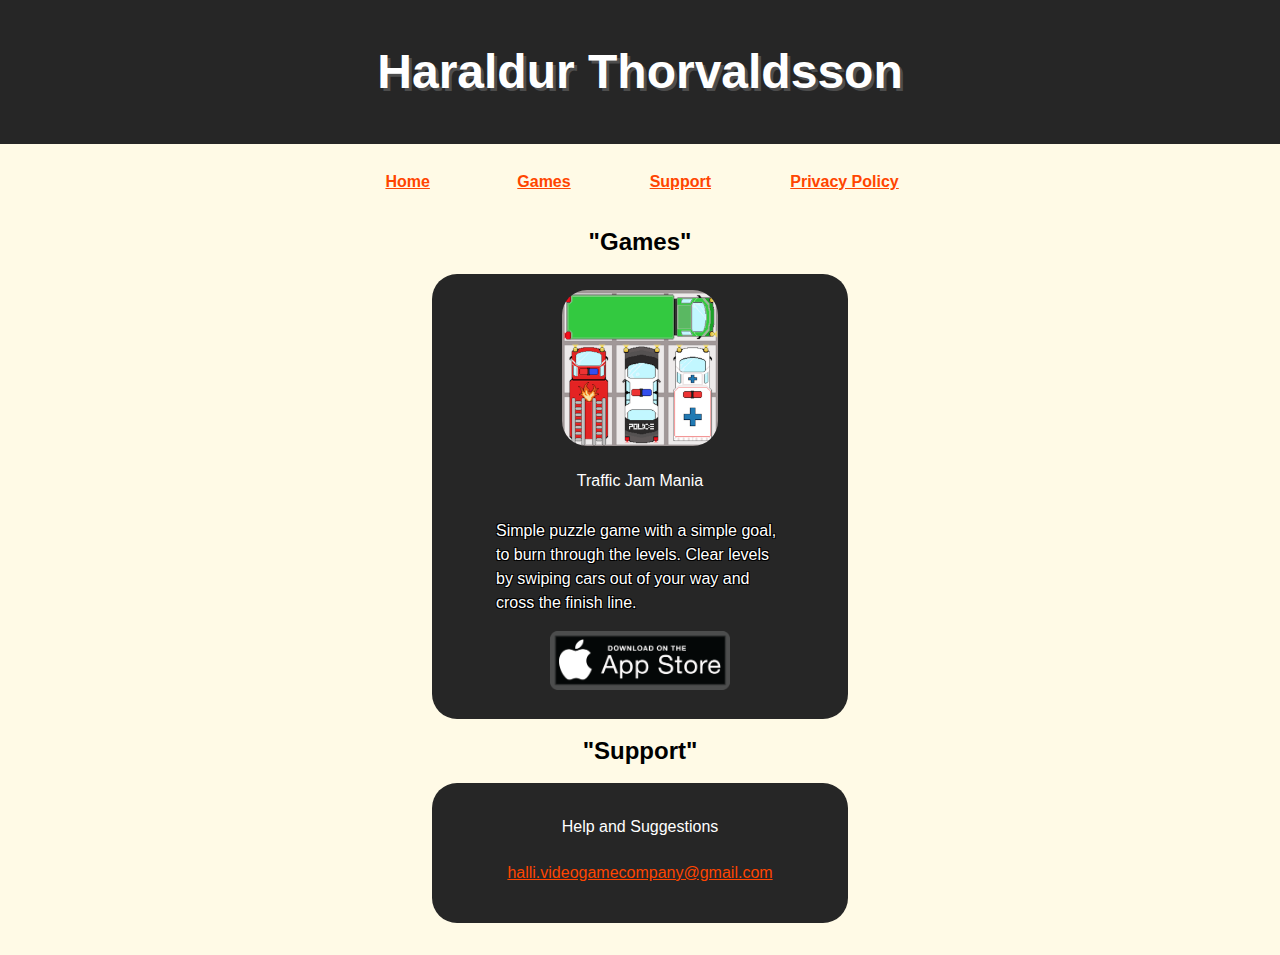
==== index.html @ dbf05963 "Update index.html" ====
<!doctype html>
<html>
    <head>
        <meta charset="utf-8">
        <meta name="viewport" content="width=device-width, initial-scale=1">
        <title>Haraldur Thorvaldsson</title>
        <link rel="stylesheet" type="text/css" href="main.css">
    </head> 
    <body>
    <header>
        <div class="name-box">
        <h1 class="name">Haraldur Thorvaldsson</h1>
        </div>
        <input class="menuInput" type="checkbox" id="toggle">
        	<label for="toggle" class="menuLabel">&#x2630;</label>
        <nav class="nav-columns">
            <ul>
                <li><a class="valmynd" href="#">Home</a></li>
                <li><a class="valmynd" href="index.html#games">Games</a></li>
                <li><a class="valmynd" href="index.html#support">Support</a></li>
                <li><a class="valmynd" href="privacy-policy.html">Privacy Policy</a></li>
            </ul>
        </nav>
    </header>
    <main>
        <div id="games" class="game-section">
            <h2>"Games"</h2>
            <div class="section">
                <img class="game-icon" src="Images/AppIcon.png" alt="Traffic Jam Mania icon">
                <p class="game-title">Traffic Jam Mania</p>
                <p class="game-description">Simple puzzle game with a simple goal, to burn through the levels. Clear levels by swiping cars out of your way and cross the finish line.</p>
                <a href="" target="_blank"><img class="game-download" src="Images/Download-App-Store.png" alt="Download on the App Store"></a>
            </div>
        </div>

        <div id="support" class="Support">
            <h2>"Support"</h2>
            <div class="section">
                <p>Help and Suggestions<p>
                <a href="mailto:halli.videogamecompany@gmail.com">halli.videogamecompany@gmail.com</a>
            </div>
        </div>
    </main>
    </body>
</html>
---- main.css ----
body {
	font-family: arial;
	background-color: #fffae6;
	text-align: center;
    margin: 0;
    padding-bottom: 2em;

    line-height: 1.5em;
}

/* Mini nav bar*/
.menuInput {
	display: none;
}
ul {
	list-style: none;
	padding: 0;
	margin: auto;
}
.menuLabel {
	position: fixed;
    bottom: 0;
    left: 0;
    width: 100%;
    padding: 0.6em 0;

    background-color: #262626;
    color: #fffae6;
    font-size: 24px;
    text-align: center;
    
    cursor: pointer;
    z-index: 999;
    transition: all .75s ease;
}
.nav-columns {
    display: block;
	background-color:#fffae6;

    position: fixed;
    bottom: -10em;
    
    width: 100%;
    
    z-index: 980;
    
    padding: 0;
    margin: 0;
    
    list-style: none;
    font-weight: bold;

    transition: all .75s ease;
}
.menuInput:checked ~ .nav-columns {
	bottom: 3.5em;
}
li {
	border: 5px solid black;
	border-width: 5px 0 0 0;
}
li a {
    text-decoration: none;
}
a {
	color: orangered;
	display: block;
	padding: 6px 12px;
}
a:hover {
	color: #ff7b29;
}

/* Name Box */
.name-box {
    width: 100%;
    padding: 1em 0;
    background: #262626;
}
.name {
    margin: 0 auto;

	font-size: 24px;
    text-align: center;
    overflow: hidden;
    white-space: nowrap;

    color: white; 
    text-shadow: 3px 3px #4d4d4d;

	animation: typing 5s steps(60, end) infinite alternate;
}
@keyframes typing {
	from{ width: 0; }
	to{ width: 100%; }
}

/* Sections */
.section {
    padding: 1em 0;
    margin: auto;
    width: 75%;
    
    background-color: #262626;
    color: white;
    padding: 1em;
    border-radius: 25px;
}

.privacy-policy {
    text-align: left;
    width: 85%;
    margin: auto;
}

.privacy-policy a {
    display: inline-block;
    padding: 0;
}

.section-title {
    font-weight: bold;
}

/* Game section*/
.game-icon {
    width: 128px;
    border-radius: 25px;
}
.game-description {
    margin: auto;
    width: 85%;
    padding: 10px;

    text-align: left;
    text-shadow:
        1px 1px 0 black,
        -1px -1px 0 black,  
        1px -1px 0 black,
        -1px 1px 0 black
}
.game-download {
    width: 85%;
}

@media (min-width: 500px) {
    .game-download {
        width: 75%;
    }
}

@media (min-width: 600px) {
    .name-box {
        padding: 1.5em 0;
    }
    .name {
	    font-size: 32px;
    }

    .menuLabel {
        display: none;
    }
    .nav-columns {
        position: initial;
        bottom: initial;
    }
    ul {
        width: 75%;
        margin: 10px auto;

        display: grid;
        grid-template-columns: 1fr 1fr 1fr 1.5fr;
        grid-column-gap: 5px;
    }
    li {
        padding: 10px 0;

        background-color: none;
        border: none;
    }
    li a {
        text-decoration: underline;
    }

    .section {
        width: 65%;
    }

    .game-icon {
        width: 156px;
        border-radius: 25px;
    }
    .game-download {
        width: 60%;
    }
}


@media (min-width: 850px) {
    .name {
        line-height: 2em;
	    font-size: 42px;
    }

    ul {
        width: 65%;
        grid-column-gap: 25px;
    }

    .section {
        width: 50%;
    }

    .game-description {
        margin: auto;
        width: 75%;
    }
    .game-download {
        width: 50%;
    }
}

@media (min-width: 1100px) {
    .name {
	    font-size: 48px;
    	animation: typing 8s steps(100, end) infinite alternate;
    }

    ul {
        width: 45%;
        grid-column-gap: 25px;
    }

    .section {
        width: 30%;
    }
}
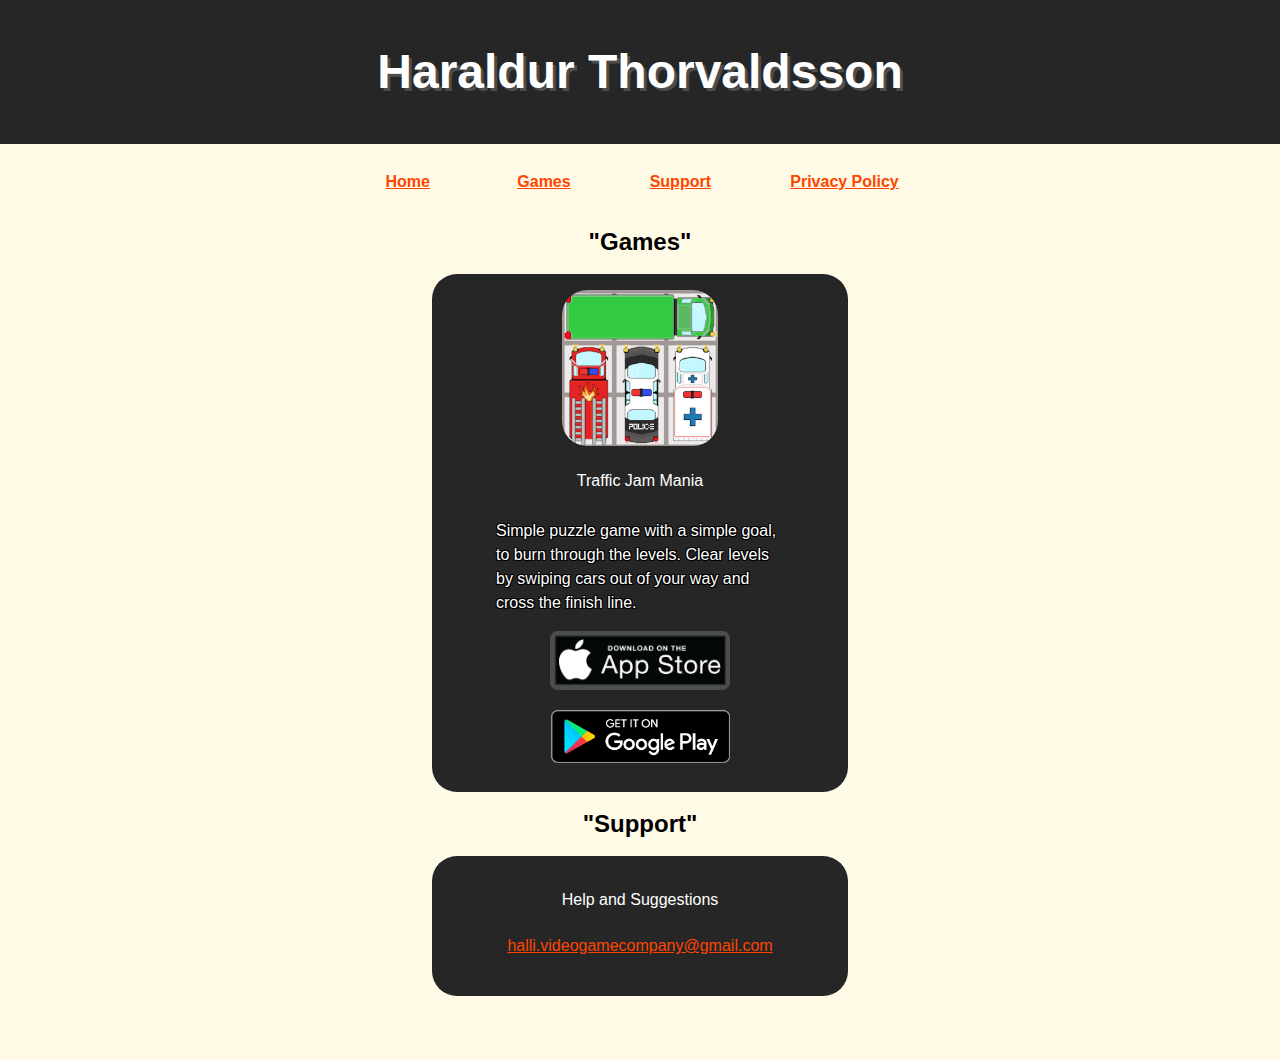
==== commit 783d198f: "Added link to app store, created placement for play store" ====
--- a/index.html
+++ b/index.html
@@ -29,7 +29,10 @@
                 <img class="game-icon" src="Images/AppIcon.png" alt="Traffic Jam Mania icon">
                 <p class="game-title">Traffic Jam Mania</p>
                 <p class="game-description">Simple puzzle game with a simple goal, to burn through the levels. Clear levels by swiping cars out of your way and cross the finish line.</p>
-                <a href="" target="_blank"><img class="game-download" src="Images/Download-App-Store.png" alt="Download on the App Store"></a>
+                <div>
+                    <a href="https://apps.apple.com/app/id1504303172" target="_blank"><img class="game-download" src="Images/Download-App-Store.png" alt="Download on App Store"></a>
+                    <a href="" target="_blank"><img class="game-download" src="Images/Download-Play-Store.png" alt="Download on Play Store"></a>
+                </div>
             </div>
         </div>
 
--- a/main.css
+++ b/main.css
@@ -3,7 +3,7 @@
 	background-color: #fffae6;
 	text-align: center;
     margin: 0;
-    padding-bottom: 2em;
+    padding-bottom: 4em;
 
     line-height: 1.5em;
 }
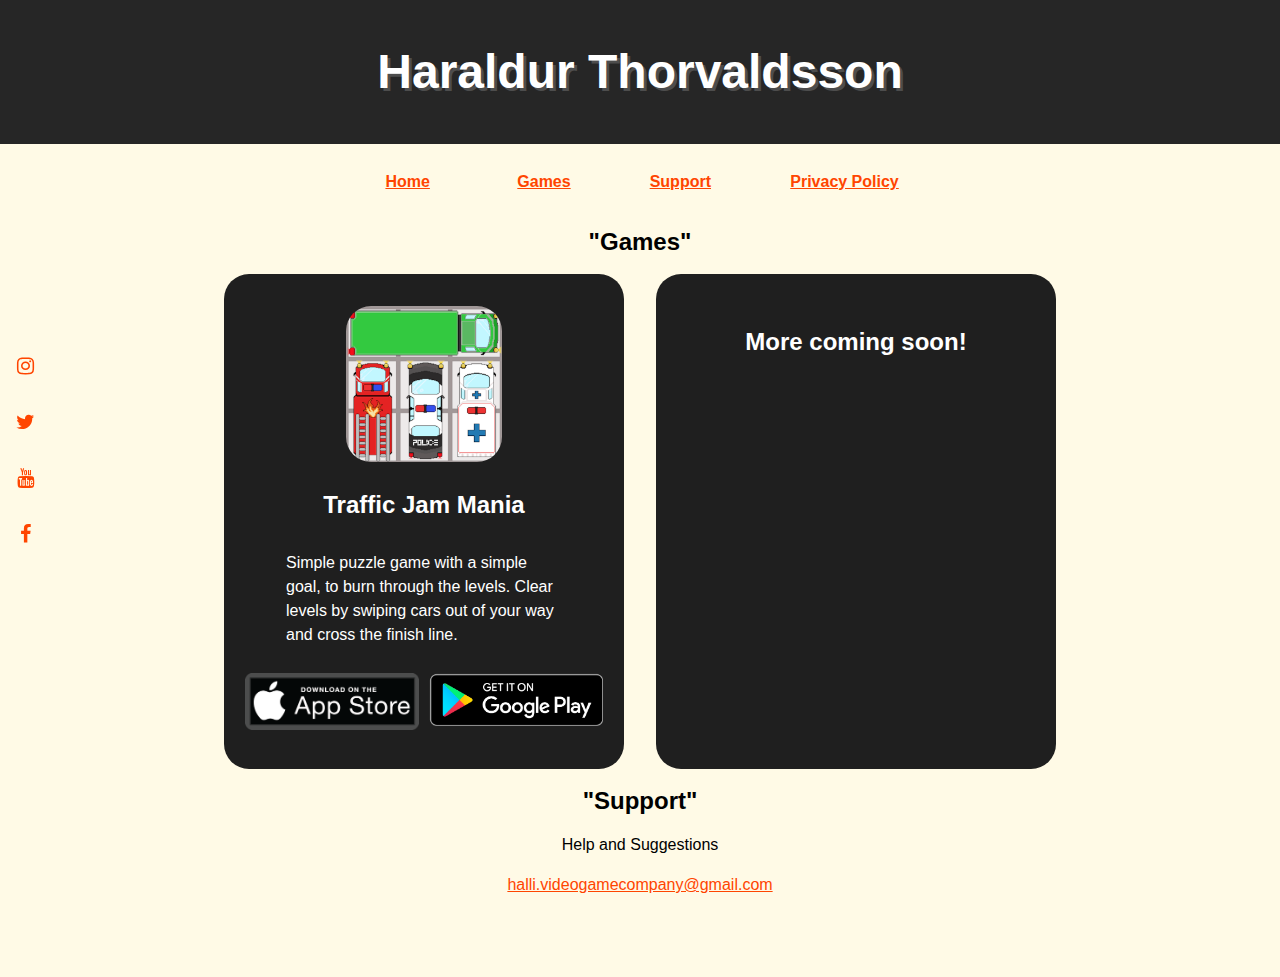
==== commit 1ea68c27: "Add social links and fix minor issues with css" ====
--- a/index.html
+++ b/index.html
@@ -5,7 +5,8 @@
         <meta name="viewport" content="width=device-width, initial-scale=1">
         <title>Haraldur Thorvaldsson</title>
         <link rel="stylesheet" type="text/css" href="main.css">
-    </head> 
+        <link rel="stylesheet" href="https://cdnjs.cloudflare.com/ajax/libs/font-awesome/4.7.0/css/font-awesome.min.css">
+    </head>
     <body>
     <header>
         <div class="name-box">
@@ -23,15 +24,28 @@
         </nav>
     </header>
     <main>
-        <div id="games" class="game-section">
+        <div class="social-bar">
+            <a href="https://www.instagram.com/thorvaldsson_games/" target="_blank"><span class="fa fa-instagram"></span></a>
+            <a href="#" target="_blank"><span class="fa fa-twitter"></span></a>
+            <a href="#" target="_blank"><span class="fa fa-youtube"></span></a>
+            <a href="https://www.facebook.com/Thorvaldsson-Games-107441590966096" target="_blank"><span class="fa fa-facebook"></span></a>
+        </div>
+        <div id="games">
             <h2>"Games"</h2>
             <div class="section">
-                <img class="game-icon" src="Images/AppIcon.png" alt="Traffic Jam Mania icon">
-                <p class="game-title">Traffic Jam Mania</p>
-                <p class="game-description">Simple puzzle game with a simple goal, to burn through the levels. Clear levels by swiping cars out of your way and cross the finish line.</p>
-                <div>
-                    <a href="https://apps.apple.com/app/id1504303172" target="_blank"><img class="game-download" src="Images/Download-App-Store.png" alt="Download on App Store"></a>
-                    <a href="" target="_blank"><img class="game-download" src="Images/Download-Play-Store.png" alt="Download on Play Store"></a>
+                <div class="game-section">
+                    <div class="game">
+                        <img class="game-icon" src="Images/AppIcon.png" alt="Traffic Jam Mania icon">
+                        <p class="game-title">Traffic Jam Mania</p>
+                        <p class="game-description">Simple puzzle game with a simple goal, to burn through the levels. Clear levels by swiping cars out of your way and cross the finish line.</p>
+                        <div class="download-links">
+                            <a href="https://apps.apple.com/app/id1504303172" target="_blank"><img class="game-download" src="Images/Download-App-Store.png" alt="Download on App Store"></a>
+                            <a href="https://play.google.com/store/apps/details?id=com.HaraldurThorvaldsson.TrafficJamMania" target="_blank"><img class="game-download" src="Images/Download-Play-Store.png" alt="Download on Play Store"></a>
+                        </div>
+                    </div>
+                    <div class="game">
+                        <p class="game-title">More coming soon!</p>
+                    </div>
                 </div>
             </div>
         </div>
--- a/main.css
+++ b/main.css
@@ -35,7 +35,7 @@
 }
 .nav-columns {
     display: block;
-	background-color:#fffae6;
+    background-color:#fffae6;
 
     position: fixed;
     bottom: -10em;
@@ -53,11 +53,11 @@
     transition: all .75s ease;
 }
 .menuInput:checked ~ .nav-columns {
-	bottom: 3.5em;
+    bottom: 3.3em;
 }
 li {
-	border: 5px solid black;
-	border-width: 5px 0 0 0;
+    border: 5px solid black;
+    border-width: 5px 0 0 0;
 }
 li a {
     text-decoration: none;
@@ -96,15 +96,25 @@
 }
 
 /* Sections */
+.social-bar {
+    display: grid;
+    grid-template-columns: 1fr 1fr 1fr 1fr;
+}
+.social-bar a {
+    display: block;
+    text-align: center;
+    padding: 16px;
+    transition: all 0.3s ease;
+    font-size: 32px;
+}
+
 .section {
-    padding: 1em 0;
-    margin: auto;
-    width: 75%;
-    
-    background-color: #262626;
-    color: white;
-    padding: 1em;
-    border-radius: 25px;
+    margin: auto;
+    width: 85%;
+}
+
+.section a {
+    padding: 0;
 }
 
 .privacy-policy {
@@ -118,32 +128,51 @@
     padding: 0;
 }
 
-.section-title {
-    font-weight: bold;
-}
-
 /* Game section*/
+.game-section {
+    display: grid;
+    grid-template-columns: 1fr;
+    grid-gap: 2em;
+}
+.game {
+    padding: 2em 1em;
+    background-color: #1f1f1f;
+    border-radius: 25px;
+}
 .game-icon {
     width: 128px;
     border-radius: 25px;
 }
+.game-title {
+    font-size: 24px;
+    font-weight: bold;
+    color: white;
+}
 .game-description {
     margin: auto;
     width: 85%;
     padding: 10px;
 
     text-align: left;
-    text-shadow:
-        1px 1px 0 black,
-        -1px -1px 0 black,  
-        1px -1px 0 black,
-        -1px 1px 0 black
+    color: white;
+}
+.download-links {
+    width: 75%;
+    margin: auto;
 }
 .game-download {
-    width: 85%;
+    width: 100%;
 }
 
 @media (min-width: 500px) {
+    .download-links {
+        width: 100%;
+        margin: auto;
+        margin-top: 1em;
+
+        display: grid;
+        grid-template-columns: 1fr 1fr;
+    }
     .game-download {
         width: 75%;
     }
@@ -154,7 +183,25 @@
         padding: 1.5em 0;
     }
     .name {
-	    font-size: 32px;
+        font-size: 32px;
+    }
+
+    .social-bar {
+        display: initial;
+        position: fixed;
+        left: 0;
+        top: 50%;
+        -webkit-transform: translateY(-50%);
+        -ms-transform: translateY(-50%);
+        transform: translateY(-50%);
+      }
+      
+    .social-bar a {
+        display: block;
+        text-align: center;
+        padding: 16px;
+        transition: all 0.3s ease;
+        font-size: 20px;
     }
 
     .menuLabel {
@@ -183,15 +230,12 @@
     }
 
     .section {
-        width: 65%;
+        width: 75%;
     }
 
     .game-icon {
         width: 156px;
         border-radius: 25px;
-    }
-    .game-download {
-        width: 60%;
     }
 }
 
@@ -207,16 +251,16 @@
         grid-column-gap: 25px;
     }
 
-    .section {
-        width: 50%;
-    }
-
+    .game-section {
+        grid-template-columns: 1fr 1fr;
+        grid-column-gap: 2em;
+    }
     .game-description {
         margin: auto;
         width: 75%;
     }
     .game-download {
-        width: 50%;
+        width: 95%;
     }
 }
 
@@ -230,8 +274,8 @@
         width: 45%;
         grid-column-gap: 25px;
     }
-
+    
     .section {
-        width: 30%;
+        width: 65%;
     }
 }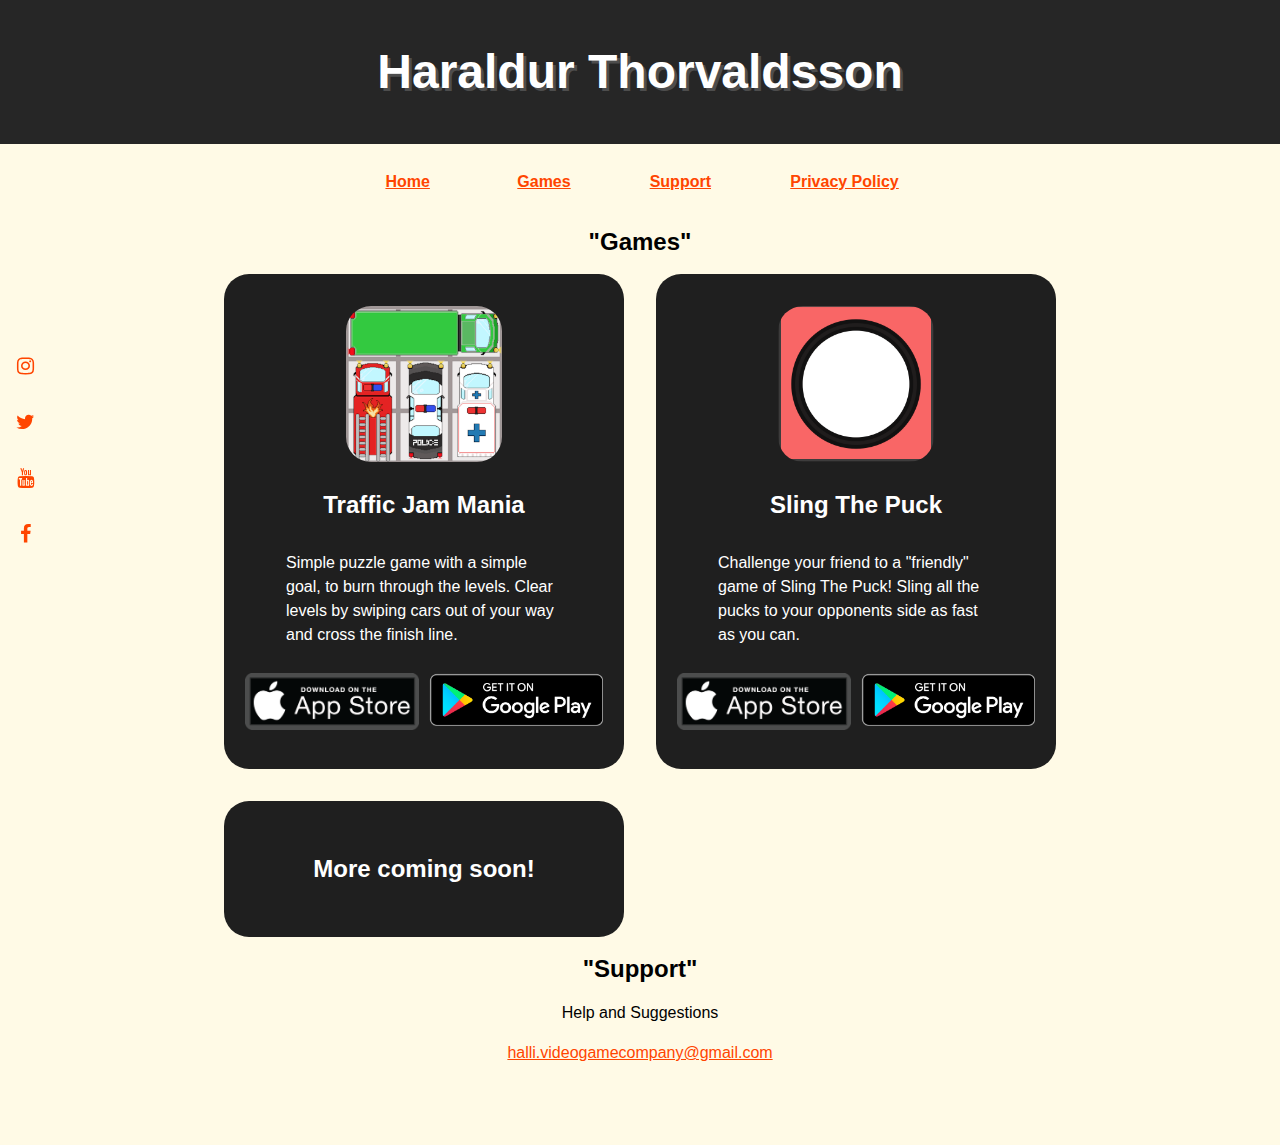
==== commit 018ed9d7: "Add Sling The Puck to game section" ====
--- a/index.html
+++ b/index.html
@@ -35,12 +35,21 @@
             <div class="section">
                 <div class="game-section">
                     <div class="game">
-                        <img class="game-icon" src="Images/AppIcon.png" alt="Traffic Jam Mania icon">
+                        <img class="game-icon" src="Images/TrafficJamManiaIcon.png" alt="Traffic Jam Mania icon">
                         <p class="game-title">Traffic Jam Mania</p>
                         <p class="game-description">Simple puzzle game with a simple goal, to burn through the levels. Clear levels by swiping cars out of your way and cross the finish line.</p>
                         <div class="download-links">
                             <a href="https://apps.apple.com/app/id1504303172" target="_blank"><img class="game-download" src="Images/Download-App-Store.png" alt="Download on App Store"></a>
                             <a href="https://play.google.com/store/apps/details?id=com.HaraldurThorvaldsson.TrafficJamMania" target="_blank"><img class="game-download" src="Images/Download-Play-Store.png" alt="Download on Play Store"></a>
+                        </div>
+                    </div>
+                    <div class="game">
+                        <img class="game-icon" src="Images/SlingThePuckIcon.png" alt="Sling The Puck icon">
+                        <p class="game-title">Sling The Puck</p>
+                        <p class="game-description">Challenge your friend to a "friendly" game of Sling The Puck! Sling all the pucks to your opponents side as fast as you can.</p>
+                        <div class="download-links">
+                            <a href="https://apps.apple.com/app/id1528606923" target="_blank"><img class="game-download" src="Images/Download-App-Store.png" alt="Download on App Store"></a>
+                            <a href="https://play.google.com/store/apps/details?id=com.HaraldurDadiThorvaldsson.SlingThePuck" target="_blank"><img class="game-download" src="Images/Download-Play-Store.png" alt="Download on Play Store"></a>
                         </div>
                     </div>
                     <div class="game">
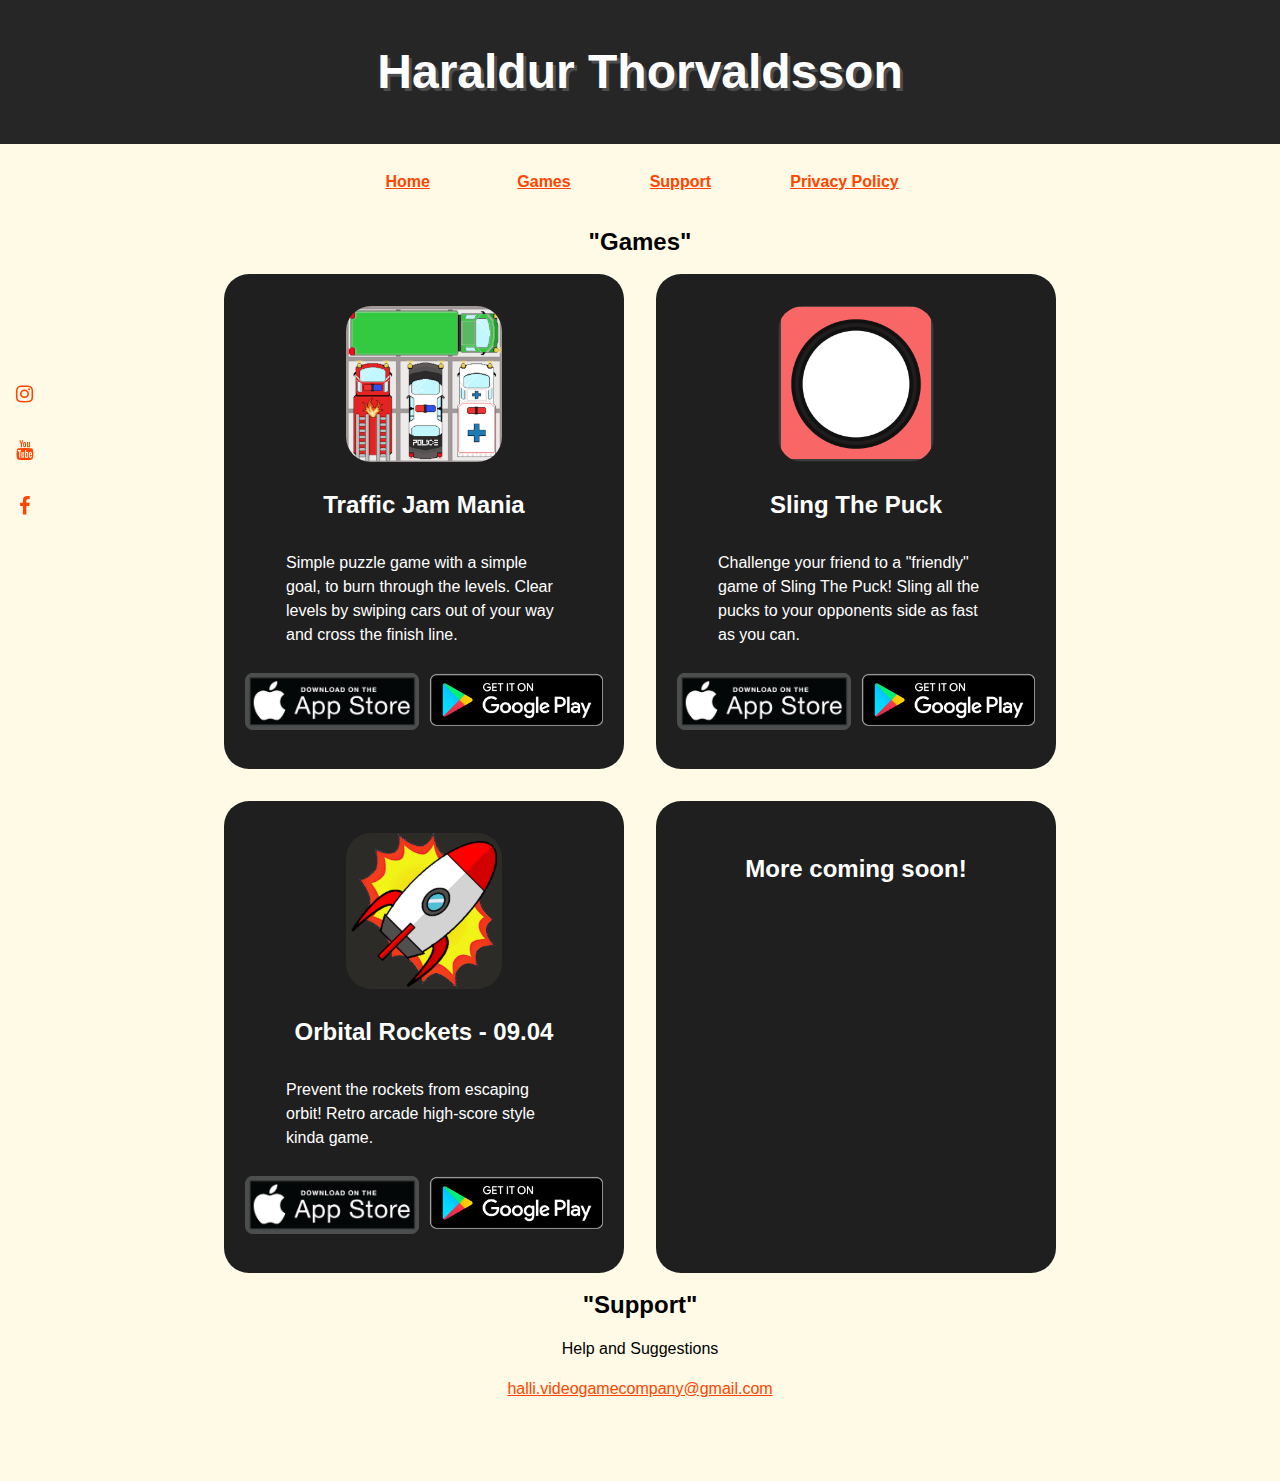
==== commit fa48e78a: "Add Orbital Rockets to game section" ====
--- a/index.html
+++ b/index.html
@@ -26,7 +26,6 @@
     <main>
         <div class="social-bar">
             <a href="https://www.instagram.com/thorvaldsson_games/" target="_blank"><span class="fa fa-instagram"></span></a>
-            <a href="#" target="_blank"><span class="fa fa-twitter"></span></a>
             <a href="#" target="_blank"><span class="fa fa-youtube"></span></a>
             <a href="https://www.facebook.com/Thorvaldsson-Games-107441590966096" target="_blank"><span class="fa fa-facebook"></span></a>
         </div>
@@ -53,6 +52,15 @@
                         </div>
                     </div>
                     <div class="game">
+                        <img class="game-icon" src="Images/OrbitalRocketsIcon.png" alt="Orbital Rockets icon">
+                        <p class="game-title">Orbital Rockets - 09.04</p>
+                        <p class="game-description">Prevent the rockets from escaping orbit! Retro arcade high-score style kinda game.</p>
+                        <div class="download-links">
+                            <a href="" target="_blank"><img class="game-download" src="Images/Download-App-Store.png" alt="Download on App Store"></a>
+                            <a href="" target="_blank"><img class="game-download" src="Images/Download-Play-Store.png" alt="Download on Play Store"></a>
+                        </div>
+                    </div>
+                    <div class="game">
                         <p class="game-title">More coming soon!</p>
                     </div>
                 </div>
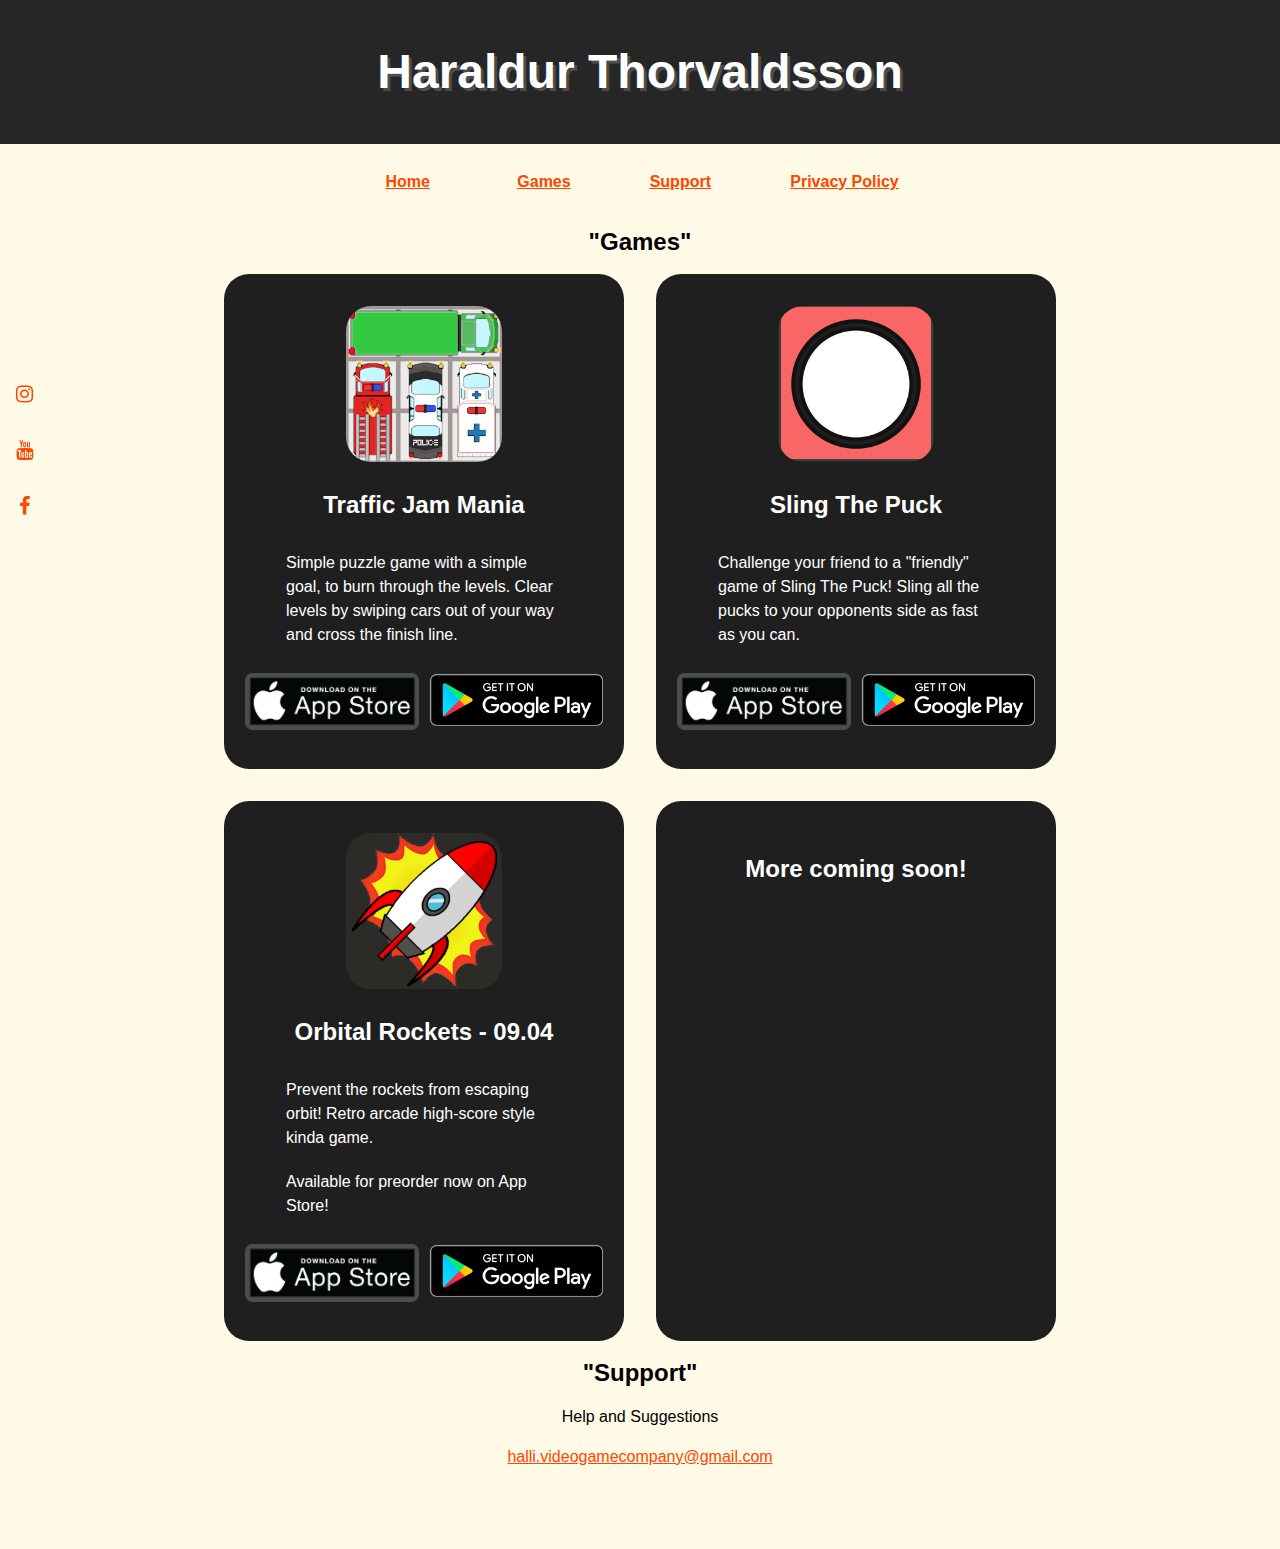
==== commit d74a4360: "Add app store preorder link to orbital rockets" ====
--- a/index.html
+++ b/index.html
@@ -55,8 +55,9 @@
                         <img class="game-icon" src="Images/OrbitalRocketsIcon.png" alt="Orbital Rockets icon">
                         <p class="game-title">Orbital Rockets - 09.04</p>
                         <p class="game-description">Prevent the rockets from escaping orbit! Retro arcade high-score style kinda game.</p>
+                        <p class="game-description">Available for preorder now on App Store!</p>
                         <div class="download-links">
-                            <a href="" target="_blank"><img class="game-download" src="Images/Download-App-Store.png" alt="Download on App Store"></a>
+                            <a href="https://apps.apple.com/us/app/orbital-rockets/id1543930974" target="_blank"><img class="game-download" src="Images/Download-App-Store.png" alt="Download on App Store"></a>
                             <a href="" target="_blank"><img class="game-download" src="Images/Download-Play-Store.png" alt="Download on Play Store"></a>
                         </div>
                     </div>
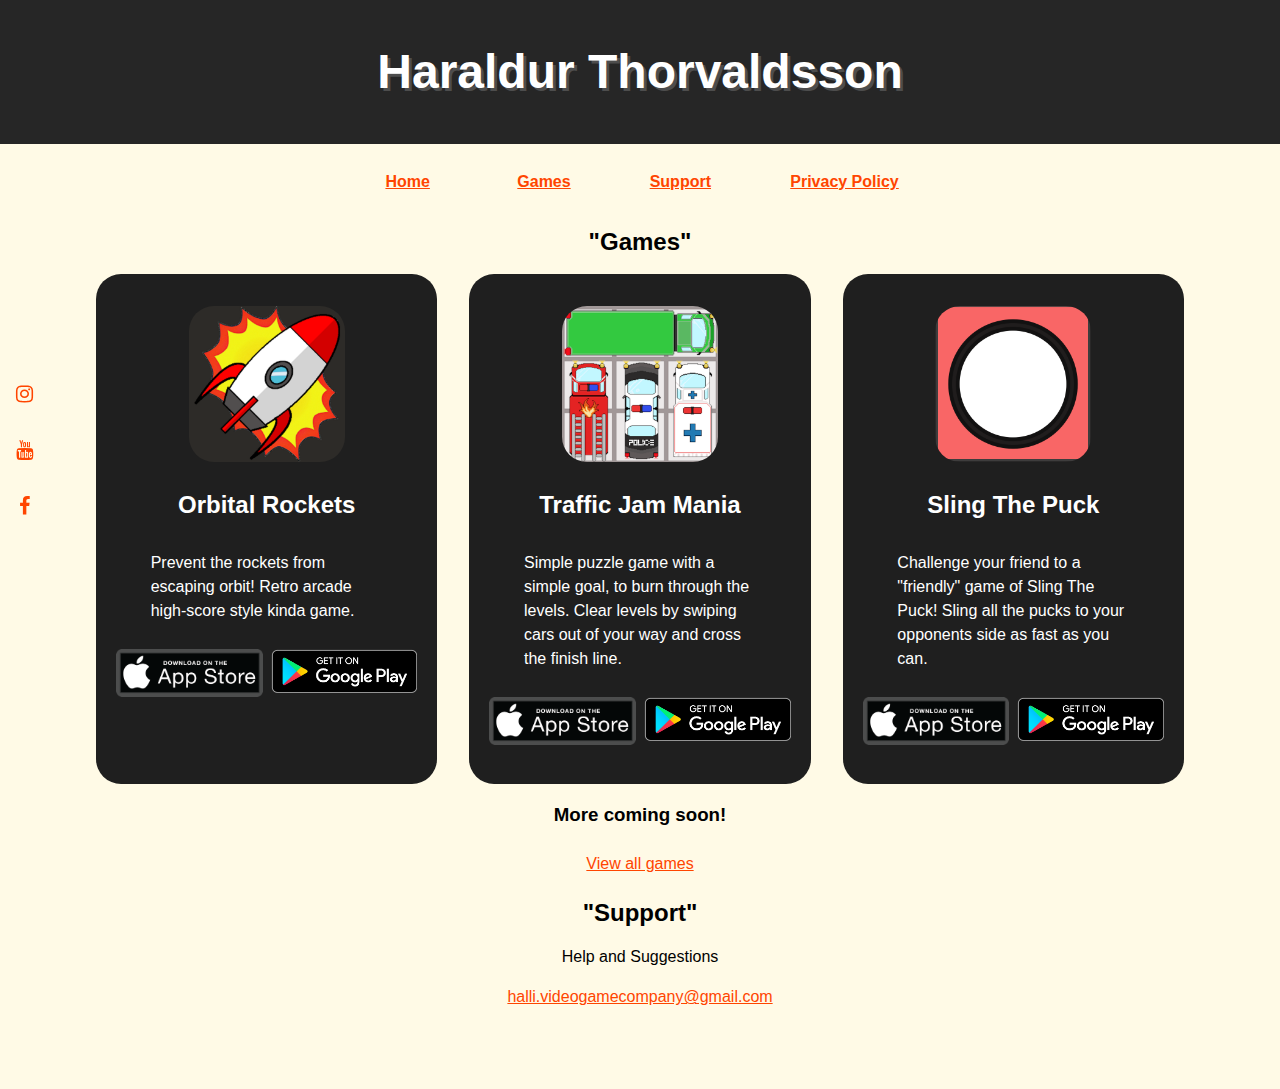
==== commit 59a11fe3: "Minor changes" ====
--- a/index.html
+++ b/index.html
@@ -26,13 +26,22 @@
     <main>
         <div class="social-bar">
             <a href="https://www.instagram.com/thorvaldsson_games/" target="_blank"><span class="fa fa-instagram"></span></a>
-            <a href="#" target="_blank"><span class="fa fa-youtube"></span></a>
+            <a href="https://www.youtube.com/channel/UC7JG1XAYmfm4xp6L2a9ugew" target="_blank"><span class="fa fa-youtube"></span></a>
             <a href="https://www.facebook.com/Thorvaldsson-Games-107441590966096" target="_blank"><span class="fa fa-facebook"></span></a>
         </div>
         <div id="games">
             <h2>"Games"</h2>
             <div class="section">
                 <div class="game-section">
+                    <div class="game">
+                        <img class="game-icon" src="Images/OrbitalRocketsIcon.png" alt="Orbital Rockets icon">
+                        <p class="game-title">Orbital Rockets</p>
+                        <p class="game-description">Prevent the rockets from escaping orbit! Retro arcade high-score style kinda game.</p>
+                        <div class="download-links">
+                            <a href="https://apps.apple.com/us/app/orbital-rockets/id1543930974" target="_blank"><img class="game-download" src="Images/Download-App-Store.png" alt="Download on App Store"></a>
+                            <a href="https://play.google.com/store/apps/details?id=com.HaraldurDadiThorvaldsson.OrbitalRockets" target="_blank"><img class="game-download" src="Images/Download-Play-Store.png" alt="Download on Play Store"></a>
+                        </div>
+                    </div>
                     <div class="game">
                         <img class="game-icon" src="Images/TrafficJamManiaIcon.png" alt="Traffic Jam Mania icon">
                         <p class="game-title">Traffic Jam Mania</p>
@@ -51,22 +60,11 @@
                             <a href="https://play.google.com/store/apps/details?id=com.HaraldurDadiThorvaldsson.SlingThePuck" target="_blank"><img class="game-download" src="Images/Download-Play-Store.png" alt="Download on Play Store"></a>
                         </div>
                     </div>
-                    <div class="game">
-                        <img class="game-icon" src="Images/OrbitalRocketsIcon.png" alt="Orbital Rockets icon">
-                        <p class="game-title">Orbital Rockets - 09.04</p>
-                        <p class="game-description">Prevent the rockets from escaping orbit! Retro arcade high-score style kinda game.</p>
-                        <p class="game-description">Available for preorder now on App Store!</p>
-                        <div class="download-links">
-                            <a href="https://apps.apple.com/us/app/orbital-rockets/id1543930974" target="_blank"><img class="game-download" src="Images/Download-App-Store.png" alt="Download on App Store"></a>
-                            <a href="" target="_blank"><img class="game-download" src="Images/Download-Play-Store.png" alt="Download on Play Store"></a>
-                        </div>
-                    </div>
-                    <div class="game">
-                        <p class="game-title">More coming soon!</p>
-                    </div>
                 </div>
             </div>
         </div>
+        <h3>More coming soon!</h3>
+        <a href="https://linktr.ee/Thorvaldsson_Games" target="_blank">View all games</a>
 
         <div id="support" class="Support">
             <h2>"Support"</h2>
--- a/main.css
+++ b/main.css
@@ -98,7 +98,9 @@
 /* Sections */
 .social-bar {
     display: grid;
-    grid-template-columns: 1fr 1fr 1fr 1fr;
+    grid-template-columns: 1fr 1fr 1fr;
+    width: 50%;
+    margin: auto;
 }
 .social-bar a {
     display: block;
@@ -191,6 +193,8 @@
         position: fixed;
         left: 0;
         top: 50%;
+        width: auto;
+        margin: 0;
         -webkit-transform: translateY(-50%);
         -ms-transform: translateY(-50%);
         transform: translateY(-50%);
@@ -276,6 +280,9 @@
     }
     
     .section {
-        width: 65%;
+        width: 85%;
+    }
+    .game-section {
+        grid-template-columns: 1fr 1fr 1fr;
     }
 }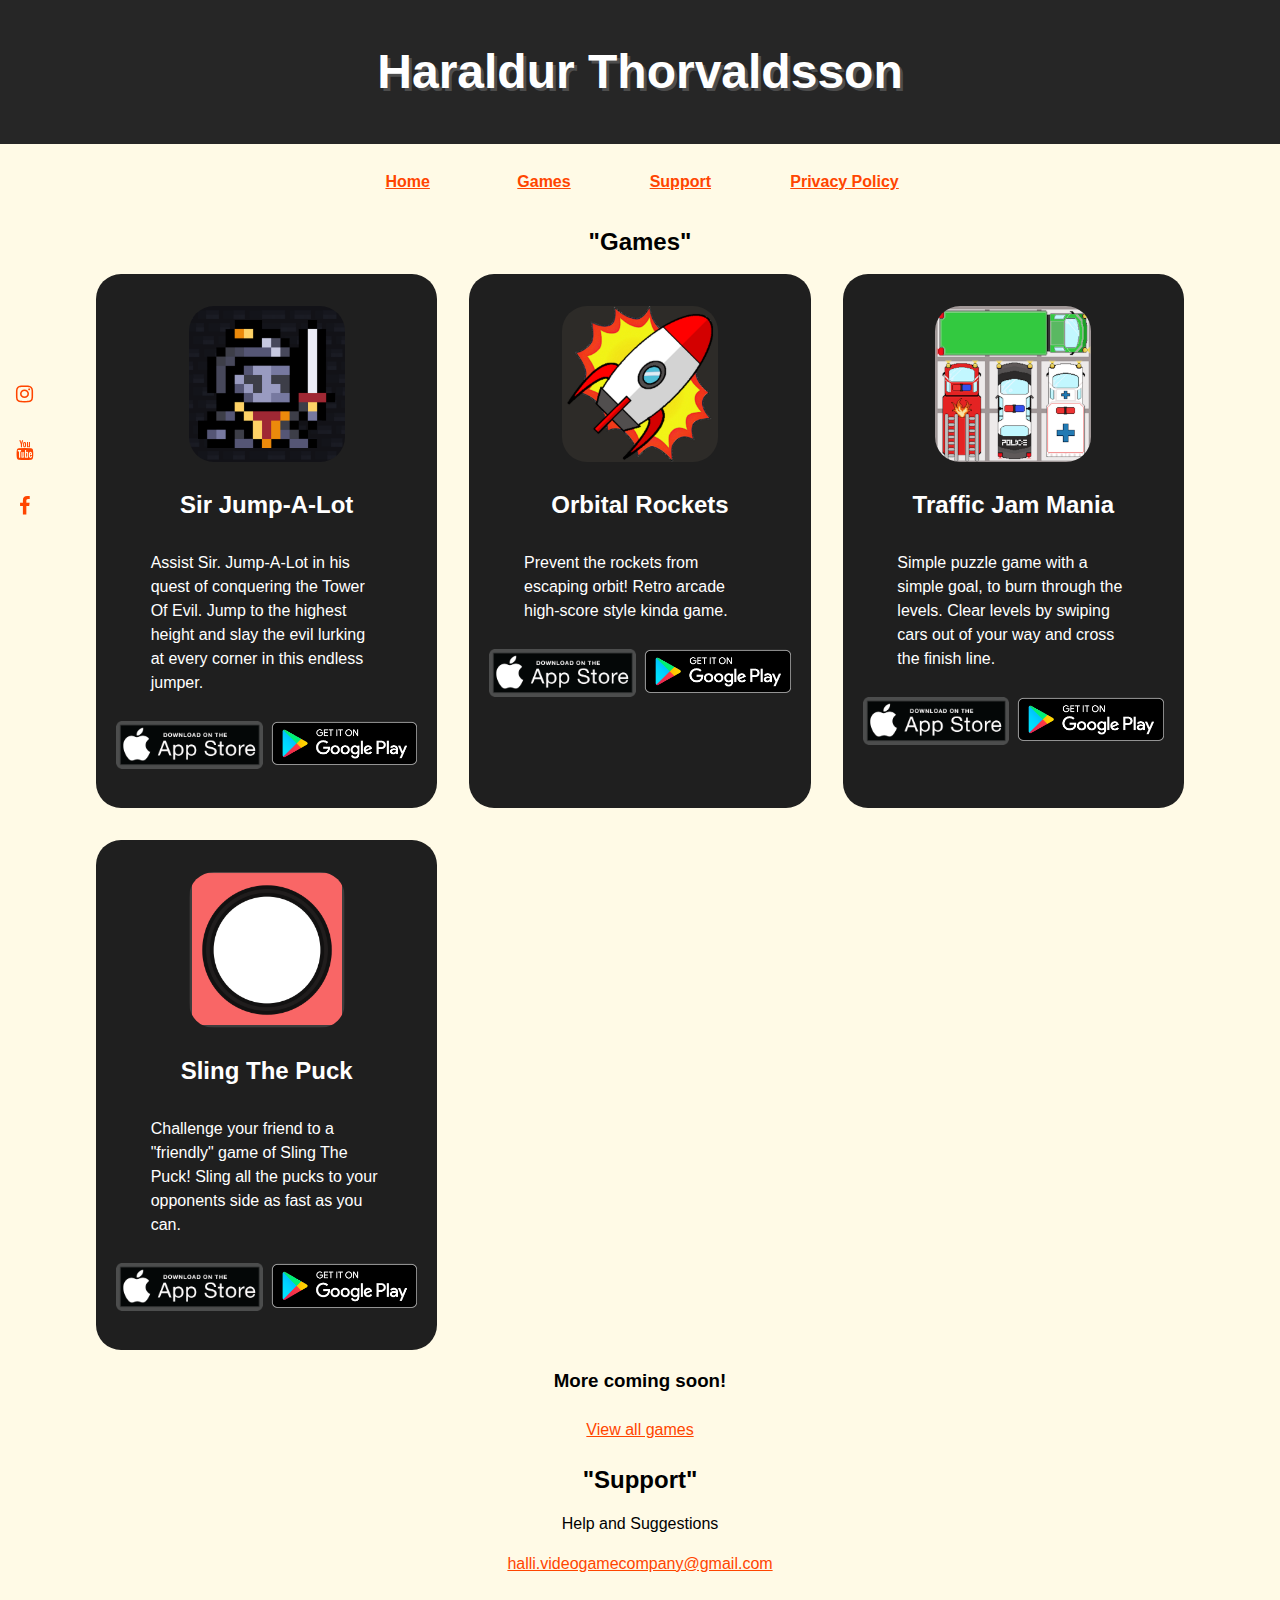
==== commit 80d2d763: "Added Sir Jump-A-Lot to game collection" ====
--- a/index.html
+++ b/index.html
@@ -4,75 +4,85 @@
         <meta charset="utf-8">
         <meta name="viewport" content="width=device-width, initial-scale=1">
         <title>Haraldur Thorvaldsson</title>
+        <link rel="shortcut icon" type="image/jpg" href="Images/Icon.png"/>
         <link rel="stylesheet" type="text/css" href="main.css">
         <link rel="stylesheet" href="https://cdnjs.cloudflare.com/ajax/libs/font-awesome/4.7.0/css/font-awesome.min.css">
     </head>
     <body>
-    <header>
-        <div class="name-box">
-        <h1 class="name">Haraldur Thorvaldsson</h1>
-        </div>
-        <input class="menuInput" type="checkbox" id="toggle">
-        	<label for="toggle" class="menuLabel">&#x2630;</label>
-        <nav class="nav-columns">
-            <ul>
-                <li><a class="valmynd" href="#">Home</a></li>
-                <li><a class="valmynd" href="index.html#games">Games</a></li>
-                <li><a class="valmynd" href="index.html#support">Support</a></li>
-                <li><a class="valmynd" href="privacy-policy.html">Privacy Policy</a></li>
-            </ul>
-        </nav>
-    </header>
-    <main>
-        <div class="social-bar">
-            <a href="https://www.instagram.com/thorvaldsson_games/" target="_blank"><span class="fa fa-instagram"></span></a>
-            <a href="https://www.youtube.com/channel/UC7JG1XAYmfm4xp6L2a9ugew" target="_blank"><span class="fa fa-youtube"></span></a>
-            <a href="https://www.facebook.com/Thorvaldsson-Games-107441590966096" target="_blank"><span class="fa fa-facebook"></span></a>
-        </div>
-        <div id="games">
-            <h2>"Games"</h2>
-            <div class="section">
-                <div class="game-section">
-                    <div class="game">
-                        <img class="game-icon" src="Images/OrbitalRocketsIcon.png" alt="Orbital Rockets icon">
-                        <p class="game-title">Orbital Rockets</p>
-                        <p class="game-description">Prevent the rockets from escaping orbit! Retro arcade high-score style kinda game.</p>
-                        <div class="download-links">
-                            <a href="https://apps.apple.com/us/app/orbital-rockets/id1543930974" target="_blank"><img class="game-download" src="Images/Download-App-Store.png" alt="Download on App Store"></a>
-                            <a href="https://play.google.com/store/apps/details?id=com.HaraldurDadiThorvaldsson.OrbitalRockets" target="_blank"><img class="game-download" src="Images/Download-Play-Store.png" alt="Download on Play Store"></a>
+        <header>
+            <div class="name-box">
+            <h1 class="name">Haraldur Thorvaldsson</h1>
+            </div>
+            <input class="menuInput" type="checkbox" id="toggle">
+                <label for="toggle" class="menuLabel">&#x2630;</label>
+            <nav class="nav-columns">
+                <ul>
+                    <li><a class="valmynd" href="#">Home</a></li>
+                    <li><a class="valmynd" href="index.html#games">Games</a></li>
+                    <li><a class="valmynd" href="index.html#support">Support</a></li>
+                    <li><a class="valmynd" href="privacy-policy.html">Privacy Policy</a></li>
+                </ul>
+            </nav>
+        </header>
+        <main>
+            <div class="social-bar">
+                <a href="https://www.instagram.com/thorvaldsson_games/" target="_blank"><span class="fa fa-instagram"></span></a>
+                <a href="https://www.youtube.com/channel/UC7JG1XAYmfm4xp6L2a9ugew" target="_blank"><span class="fa fa-youtube"></span></a>
+                <a href="https://www.facebook.com/Thorvaldsson-Games-107441590966096" target="_blank"><span class="fa fa-facebook"></span></a>
+            </div>
+            <div id="games">
+                <h2>"Games"</h2>
+                <div class="section">
+                    <div class="game-section">
+                        <div class="game">
+                            <img class="game-icon" src="Images/SirJumpALotIcon.png" alt="Sir Jump A Lot icon">
+                            <p class="game-title">Sir Jump-A-Lot</p>
+                            <p class="game-description">Assist Sir. Jump-A-Lot in his quest of conquering the Tower Of Evil. Jump to the highest height and slay the evil lurking at every corner in this endless jumper.</p>
+                            <div class="download-links">
+                                <a href="https://apps.apple.com/app/sir-jump-a-lot/id1564585755" target="_blank"><img class="game-download" src="Images/Download-App-Store.png" alt="Download Sir Jump A Lot on App Store"></a>
+                                <a href="https://play.google.com/store/apps/details?id=com.HaraldurDadiThorvaldsson.SirJumpALot" target="_blank"><img class="game-download" src="Images/Download-Play-Store.png" alt="Download Sir Jump A Lot on Play Store"></a>
+                            </div>
                         </div>
-                    </div>
-                    <div class="game">
-                        <img class="game-icon" src="Images/TrafficJamManiaIcon.png" alt="Traffic Jam Mania icon">
-                        <p class="game-title">Traffic Jam Mania</p>
-                        <p class="game-description">Simple puzzle game with a simple goal, to burn through the levels. Clear levels by swiping cars out of your way and cross the finish line.</p>
-                        <div class="download-links">
-                            <a href="https://apps.apple.com/app/id1504303172" target="_blank"><img class="game-download" src="Images/Download-App-Store.png" alt="Download on App Store"></a>
-                            <a href="https://play.google.com/store/apps/details?id=com.HaraldurThorvaldsson.TrafficJamMania" target="_blank"><img class="game-download" src="Images/Download-Play-Store.png" alt="Download on Play Store"></a>
+                        <div class="game">
+                            <img class="game-icon" src="Images/OrbitalRocketsIcon.png" alt="Orbital Rockets icon">
+                            <p class="game-title">Orbital Rockets</p>
+                            <p class="game-description">Prevent the rockets from escaping orbit! Retro arcade high-score style kinda game.</p>
+                            <div class="download-links">
+                                <a href="https://apps.apple.com/us/app/orbital-rockets/id1543930974" target="_blank"><img class="game-download" src="Images/Download-App-Store.png" alt="Download Orbital Rockets on App Store"></a>
+                                <a href="https://play.google.com/store/apps/details?id=com.HaraldurDadiThorvaldsson.OrbitalRockets" target="_blank"><img class="game-download" src="Images/Download-Play-Store.png" alt="Download Orbital Rockets on Play Store"></a>
+                            </div>
                         </div>
-                    </div>
-                    <div class="game">
-                        <img class="game-icon" src="Images/SlingThePuckIcon.png" alt="Sling The Puck icon">
-                        <p class="game-title">Sling The Puck</p>
-                        <p class="game-description">Challenge your friend to a "friendly" game of Sling The Puck! Sling all the pucks to your opponents side as fast as you can.</p>
-                        <div class="download-links">
-                            <a href="https://apps.apple.com/app/id1528606923" target="_blank"><img class="game-download" src="Images/Download-App-Store.png" alt="Download on App Store"></a>
-                            <a href="https://play.google.com/store/apps/details?id=com.HaraldurDadiThorvaldsson.SlingThePuck" target="_blank"><img class="game-download" src="Images/Download-Play-Store.png" alt="Download on Play Store"></a>
+                        <div class="game">
+                            <img class="game-icon" src="Images/TrafficJamManiaIcon.png" alt="Traffic Jam Mania icon">
+                            <p class="game-title">Traffic Jam Mania</p>
+                            <p class="game-description">Simple puzzle game with a simple goal, to burn through the levels. Clear levels by swiping cars out of your way and cross the finish line.</p>
+                            <div class="download-links">
+                                <a href="https://apps.apple.com/app/id1504303172" target="_blank"><img class="game-download" src="Images/Download-App-Store.png" alt="Download Traffic Jam Mania on App Store"></a>
+                                <a href="https://play.google.com/store/apps/details?id=com.HaraldurThorvaldsson.TrafficJamMania" target="_blank"><img class="game-download" src="Images/Download-Play-Store.png" alt="Download Traffic Jam Mania on Play Store"></a>
+                            </div>
+                        </div>
+                        <div class="game">
+                            <img class="game-icon" src="Images/SlingThePuckIcon.png" alt="Sling The Puck icon">
+                            <p class="game-title">Sling The Puck</p>
+                            <p class="game-description">Challenge your friend to a "friendly" game of Sling The Puck! Sling all the pucks to your opponents side as fast as you can.</p>
+                            <div class="download-links">
+                                <a href="https://apps.apple.com/app/id1528606923" target="_blank"><img class="game-download" src="Images/Download-App-Store.png" alt="Download Sling The Puck on App Store"></a>
+                                <a href="https://play.google.com/store/apps/details?id=com.HaraldurDadiThorvaldsson.SlingThePuck" target="_blank"><img class="game-download" src="Images/Download-Play-Store.png" alt="Download Sling The Puck on Play Store"></a>
+                            </div>
                         </div>
                     </div>
                 </div>
             </div>
-        </div>
-        <h3>More coming soon!</h3>
-        <a href="https://linktr.ee/Thorvaldsson_Games" target="_blank">View all games</a>
+            <h3>More coming soon!</h3>
+            <a href="https://linktr.ee/Thorvaldsson_Games" target="_blank">View all games</a>
 
-        <div id="support" class="Support">
-            <h2>"Support"</h2>
-            <div class="section">
-                <p>Help and Suggestions<p>
-                <a href="mailto:halli.videogamecompany@gmail.com">halli.videogamecompany@gmail.com</a>
+            <div id="support" class="Support">
+                <h2>"Support"</h2>
+                <div class="section">
+                    <p>Help and Suggestions<p>
+                    <a href="mailto:halli.videogamecompany@gmail.com">halli.videogamecompany@gmail.com</a>
+                </div>
             </div>
-        </div>
-    </main>
+        </main>
     </body>
 </html>